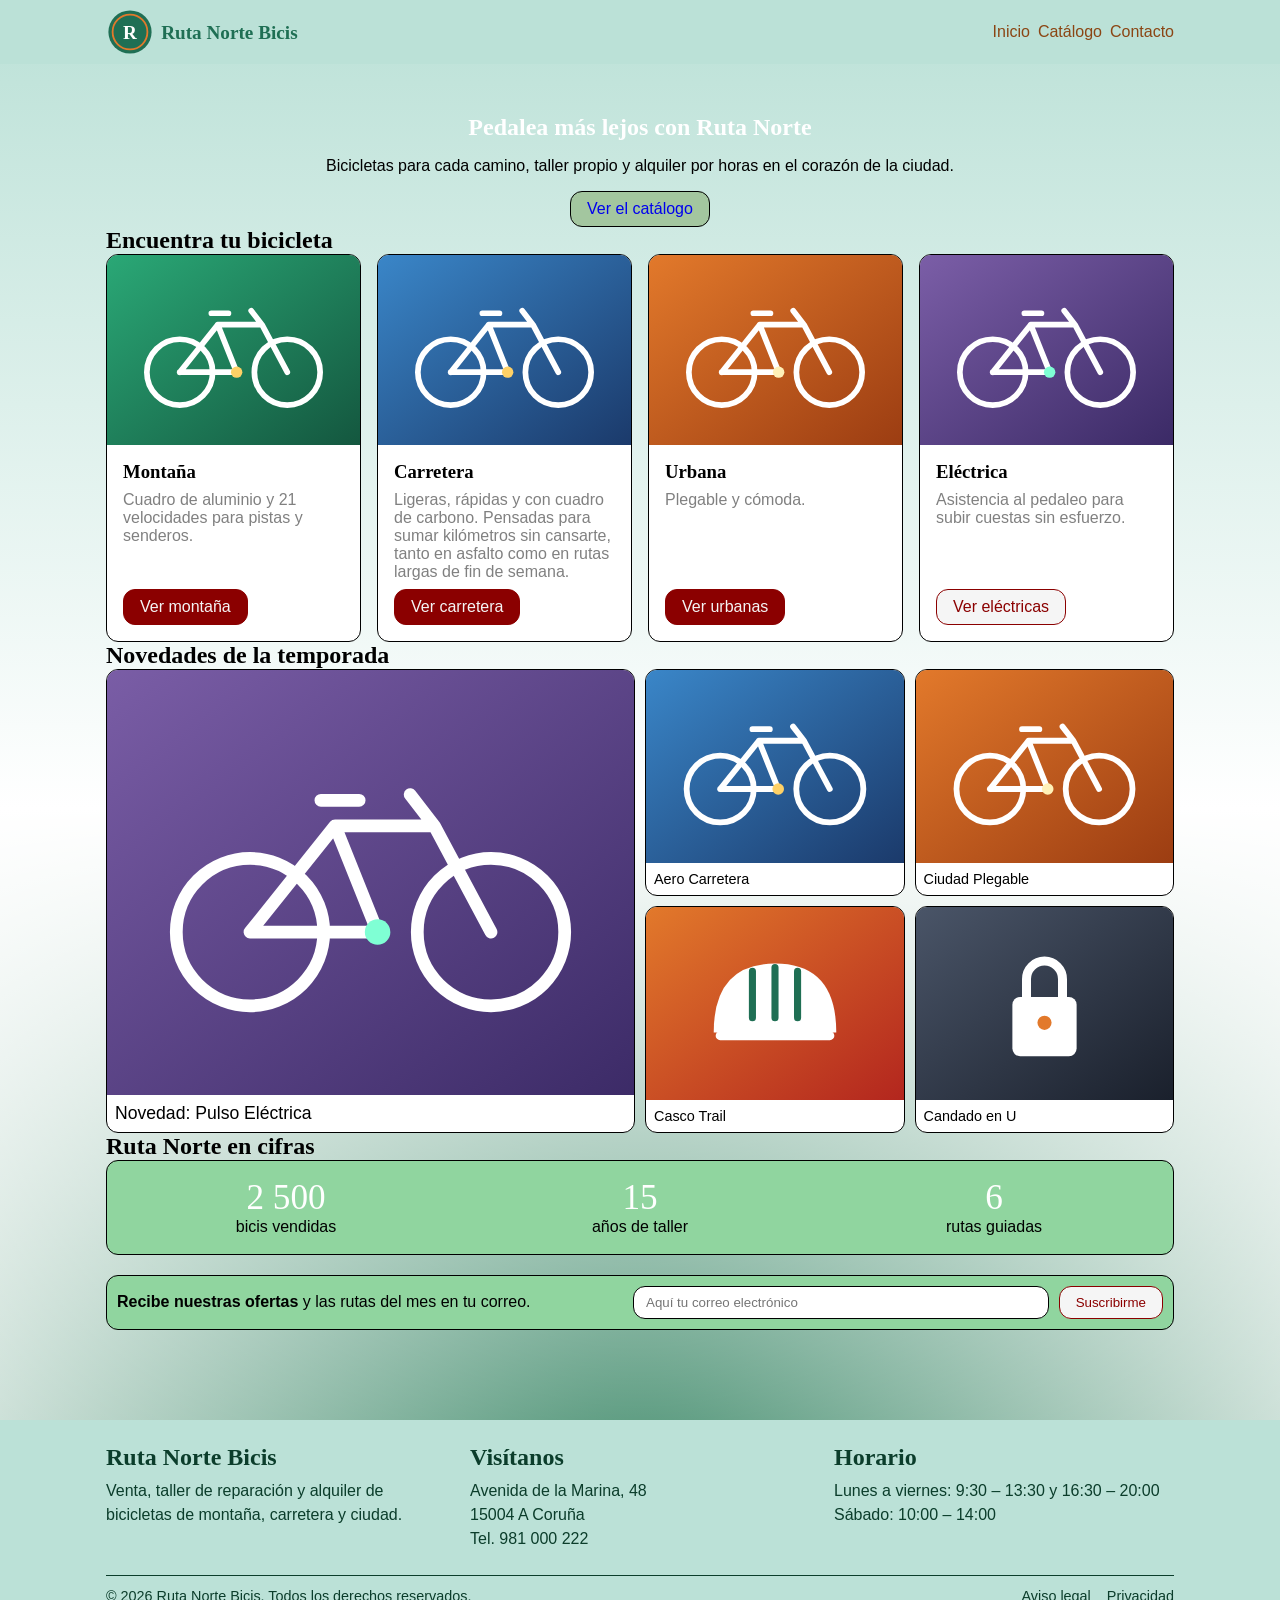
==== Unidad 2/Tarea9/index.html @ f692aefd "ejercicio 9" ====
<!DOCTYPE html>
<html lang="es">

<head>
  <meta charset="UTF-8">
  <meta name="viewport" content="width=device-width, initial-scale=1">
  <title>Tarea 2.7: Web Flex-Grid</title>
  <link rel="stylesheet" href="css/estilos.css">
</head>

<body>
  <header class="cabecera">
    <div class="contenedor cabeceraContenido">
      <a class="cabeceraLogo" href="index.html">
        <img src="img/logo-horizontal.svg" alt="Ruta Norte Bicis, ir al inicio">
      </a>
      <div class="separacion"></div>
      <nav class="menu">
        <ul class="menu-lista">
          <li><a class="menu-enlace" href="">Inicio</a></li>
          <li><a class="menu-enlace" href="">Catálogo</a></li>
          <li><a class="menu-enlace" href="">Contacto</a></li>
        </ul>
      </nav>
    </div>
  </header>

  <main>
    <section class="hero">
      <div class="hero-contenido">
        <h1 class="hero-titulo">Pedalea más lejos con Ruta Norte</h1>
        <p class="hero-texto">Bicicletas para cada camino, taller propio y alquiler por horas en el corazón de la
          ciudad.</p>
        <a class="boton boton-hero" href="paginas/catalogo.html">Ver el catálogo</a>
      </div>
    </section>

    <div class="contenedor">
      <section class="bloque">
        <h2 class="bloque-titulo">Encuentra tu bicicleta</h2>
        <div class="galeria">
          <article class="tarjeta">
            <img class="tarjeta-imagen" src="img/sierra.svg" alt="Bicicleta de montaña Sierra 29">
            <div class="tarjeta-cuerpo">
              <h3 class="tarjeta-titulo">Montaña</h3>
              <p class="tarjeta-texto">Cuadro de aluminio y 21 velocidades para pistas y senderos.</p>
              <a class="boton boton-claro" href="">Ver montaña</a>
            </div>
          </article>
          <article class="tarjeta">
            <img class="tarjeta-imagen" src="img/aero.svg" alt="Bicicleta de carretera Aero">
            <div class="tarjeta-cuerpo">
              <h3 class="tarjeta-titulo">Carretera</h3>
              <p class="tarjeta-texto">Ligeras, rápidas y con cuadro de carbono. Pensadas para sumar kilómetros sin
                cansarte, tanto en asfalto como en rutas largas de fin de semana.</p>
              <a class="boton boton-claro" href="">Ver carretera</a>
            </div>
          </article>
          <article class="tarjeta">
            <img class="tarjeta-imagen" src="img/ciudad.svg" alt="Bicicleta urbana plegable">
            <div class="tarjeta-cuerpo">
              <h3 class="tarjeta-titulo">Urbana</h3>
              <p class="tarjeta-texto">Plegable y cómoda.</p>
              <a class="boton boton-claro" href="">Ver urbanas</a>
            </div>
          </article>
          <article class="tarjeta">
            <img class="tarjeta-imagen" src="img/pulso.svg" alt="Bicicleta eléctrica Pulso">
            <div class="tarjeta-cuerpo">
              <h3 class="tarjeta-titulo">Eléctrica</h3>
              <p class="tarjeta-texto">Asistencia al pedaleo para subir cuestas sin esfuerzo.</p>
              <a class="boton boton-claro" href="#">Ver eléctricas</a>
            </div>
          </article>
        </div>
      </section>

      <section class="bloque">
        <h2 class="bloque-titulo">Novedades de la temporada</h2>
        <div class="destacados">
          <div class="destacado destacado-grande">
            <img src="img/pulso.svg" alt="Bicicleta eléctrica Pulso">
            <p class="destacado-pie">Novedad: Pulso Eléctrica</p>
          </div>
          <div class="destacado">
            <img src="img/aero.svg" alt="Bicicleta de carretera Aero">
            <p class="destacado-pie">Aero Carretera</p>
          </div>
          <div class="destacado">
            <img src="img/ciudad.svg" alt="Bicicleta urbana plegable">
            <p class="destacado-pie">Ciudad Plegable</p>
          </div>
          <div class="destacado">
            <img src="img/trail.svg" alt="Casco Trail">
            <p class="destacado-pie">Casco Trail</p>
          </div>
          <div class="destacado">
            <img src="img/candado.svg" alt="Candado en U">
            <p class="destacado-pie">Candado en U</p>
          </div>
        </div>
      </section>

      <section class="bloque">
        <h2 class="bloque-titulo">Ruta Norte en cifras</h2>
        <div class="cifras">
          <p class="cifra"><span class="cifra-numero">2 500</span> bicis vendidas</p>
          <p class="cifra"><span class="cifra-numero">15</span> años de taller</p>
          <p class="cifra"><span class="cifra-numero">6</span> rutas guiadas</p>
        </div>
      </section>

      <section class="bloque">
        <div class="suscripcion">
          <p class="suscripcion-texto"><strong>Recibe nuestras ofertas</strong> y las rutas del mes en tu correo.</p>
          <form class="suscripcion-formulario" action="">
            <input type="email" id="suscripcion-correo" name="correo" placeholder="Aquí tu correo electrónico">
            <button class="boton boton-claro" type="submit">Suscribirme</button>
          </form>
        </div>
      </section>
    </div>
  </main>

  <footer class="pie">
    <div class="contenedor">
      <div class="pie-columnas">
        <div class="pie-bloque">
          <h2 class="pie-titulo">Ruta Norte Bicis</h2>
          <p class="pie-texto">Venta, taller de reparación y alquiler de bicicletas de montaña, carretera y ciudad.</p>
        </div>
        <div class="pie-bloque">
          <h2 class="pie-titulo">Visítanos</h2>
          <address class="pie-texto">Avenida de la Marina, 48<br>15004 A Coruña<br>Tel. 981 000 222</address>
        </div>
        <div class="pie-bloque horario">
          <h2 class="pie-titulo">Horario</h2>
          <p class="pie-texto">Lunes a viernes: 9:30 – 13:30 y 16:30 – 20:00<br>Sábado: 10:00 – 14:00</p>
        </div>
      </div>
      <div class="pie-barra">
        <p>© 2026 Ruta Norte Bicis. Todos los derechos reservados.</p>
        <ul class="pie-enlaces">
          <li><a href="">Aviso legal</a></li>
          <li><a href="">Privacidad</a></li>
        </ul>
      </div>
    </div>
  </footer>
</body>

</html>
---- Unidad 2/Tarea9/css/estilos.css ----
* {
    box-sizing: border-box;
    margin: 0;
    padding: 0;
}
h1, h2, h3{
    font-family: "Arial Black", serif;
}
p, label, li{
    font-family: "Arial", serif;
}
.contenedor{
    width: 100%;
    max-width: 1100px;
    margin-inline: auto;
    padding-inline: 16px;
}
body{
    display: grid;
    grid-template-columns: minmax(0, 1fr);
    background:
            linear-gradient(to bottom, #BBE1D7, white, transparent),
            radial-gradient(ellipse at bottom, #1B744E, transparent);

}
.separacion{
    flex: 1;
}

.cabeceraContenido, .cabecera-contenido{
    display: flex;
    flex-wrap: wrap;
    align-items: center;
    gap: 8px 16px;
    padding: 8px 16px;

}
.cabeceraLogo img{
    display: block;
    height: 48px;
    width: auto;
    max-width: 100%;
}

.boton-hero{
    background-color: #A3C69F;
}

.menu-lista{
    display: flex;
    flex-direction: row;
    list-style: none;
    gap: 8px;
}
.menu-lista a{
    color: olive;
    text-decoration: none;

}
.menu-lista a:visited{
    color: saddlebrown;
}

main{
    display: flex;
    flex-direction: column;
    margin: 50px;

}
.hero-contenido{
    display: flex;
    flex-direction: column;
    justify-content: center;
    align-items: center;
    gap: 16px;
}
.hero-titulo{
    color: white;

}

.bloque{
    display: flex;
    flex-direction: column;;
}
.galeria{
    display: grid;
    grid-template-columns: repeat(auto-fit, minmax(220px, 1fr));
    gap: 16px;
}
.tarjeta{
    display: flex;
    flex-direction: column;
    background-color: white;
    border-radius: 12px;
    overflow: hidden;
    border: 1px solid black;

}
.tarjeta-imagen{
    display: block;
    width: 100%;
    aspect-ratio: 4 / 3;
    object-fit: cover;
}
.tarjeta-cuerpo{
    display: flex;
    flex-direction: column;
    flex: 1;
    gap: 8px;
    padding: 16px;
}
.tarjeta-texto{
    flex: 1;
}

.boton{
    display: inline-block;
    padding: 8px 16px;
    border: 1px solid black;
    border-radius: 12px;
    text-decoration: none;
    font-family: "Arial", sans-serif;
    cursor: pointer;
}
.boton-claro{
    background-color: white;
    color: #0B3D2B;
    align-self: flex-start;
}

.destacados{
    display: grid;
    grid-template-columns: repeat(4,minmax(0,1fr));
    grid-auto-rows: minmax(120px, 1fr);
    gap: 10px;

}
.destacado-grande{
    grid-column: 1/3;
    grid-row: 1/3;

}
.destacado {
    display: flex;
    flex-direction: column;
    background-color: white;
    border-radius: 12px;
    overflow: hidden;
    border: 1px solid black;

}
.destacado img{
    display: block;
    flex: 1;
    min-height: 0;
    width: 100%;
    object-fit: cover;
}
.destacado-pie{
    padding: 8px;
    font-size: 0.9rem;
}
.destacado-grande .destacado-pie{
    font-size: 1.1rem;
}



.cifras{
    display: flex;
    flex-direction: row;
    flex-wrap: wrap;
    gap: 16px;
    background-color: #90D59F;
    padding: 10px;
    border: 1px solid black;
    border-radius: 12px;
    justify-content: center;
    align-content: center;
}
.cifra{
    display: flex;
    flex-direction: column;
    flex: 1 1 150px;
    align-items: center;
    text-align: center;
    padding: 8px;
}
.cifra-numero{
    font-family: "Arial Black", serif;
    font-size: 2.2rem;
    line-height: 1.1;
    color: white;
}
.suscripcion{
    display: flex;
    flex-direction: row;
    flex-wrap: wrap;
    gap: 16px;
    background-color: #90D59F;
    padding: 10px;
    border: 1px solid black;
    border-radius: 12px;
    justify-content: space-around;
    align-content: center;
    margin-top: 20px;

}
.suscripcion-texto{
    flex: 1 1 250px;
    align-self: center;
}
.suscripcion-formulario{
    display: flex;
    flex-direction: row;
    flex-wrap: wrap;
    align-items: center;
    flex: 1 1 280px;
    gap: 10px;
}
.suscripcion-formulario input{
    flex: 1 1 200px;
    min-width: 0;
    padding: 8px 12px;
    border: 1px solid black;
    border-radius: 12px;
    font-family: "Arial", sans-serif;
}

.pie{
    background-color: #BBE1D7;
    margin-top: 40px;
    padding: 24px 0 12px;
}
.pie-titulo{
    color: #0B3D2B;
    margin-bottom: 8px;
}
.pie-texto{
    color: #0B3D2B;
    font-style: normal;
    font-family: "Arial", sans-serif;
    line-height: 1.5;
}
.pie-columnas{
    display: grid;
    grid-template-columns: repeat(auto-fit, minmax(220px, 1fr));
    gap: 24px;
}
.pie-bloque{
    display: flex;
    flex-direction: column;

}
.pie-barra{
    display: flex;
    flex-direction: row;
    flex-wrap: wrap;
    align-items: center;
    justify-content: space-between;
    gap: 8px 24px;
    margin-top: 24px;
    padding-top: 12px;
    border-top: 1px solid #0B3D2B;
    color: #0B3D2B;
    font-size: 0.9rem;
}
.pie-enlaces{
    display: flex;
    flex-direction: row;
    flex-wrap: wrap;
    gap: 16px;
    list-style: none;
}
.pie-enlaces a{
    color: #0B3D2B;
}

/*Estilos catalogo*/

.cabecera{
    background-color: #BBE1D7;

}
.pagina-listado{
    display: grid;
    grid-template-columns: 250px 1fr;
    grid-template-rows:auto auto;
    grid-template-areas: 
    "titulo titulo"
    "filtro listado"
    ". paginacion";
    align-items: start;
    gap: 12px;

}
.bloque-titulo{
    grid-area: titulo;
}
.listado{
    grid-area: listado;
    
}
.paginacion{
    grid-area: paginacion;
    display: flex;
    justify-content: center;
    margin-top: 10px;
    
}
.panel{
    grid-area: filtro;
    border: 2px solid #1B744E;
    align-self: start;
    padding: 16px;
    border-radius: 12px;
}
.productos{
    display: grid;
    grid-template-columns: repeat(3, 220px);
    gap:16px;
}
.paginacion-lista{
    display: flex;
    flex-direction: row;
    list-style: none;
    gap: 0 12px;
}
.filtros-form{
    display: flex;
    flex-direction: column;
}
.filtros-grupo{
    display: flex;
    flex-direction: column;
    gap: 8px;

}
.paginacion-lista .boton, .filtros-form .boton{
    background-color: darkred;
    color: whitesmoke;
    align-self: flex-start;
    margin-top: 8px;
}
.boton-claro{
    background-color: whitesmoke;
    color: darkred;
    border-color: darkred;

}
.boton-claro:visited{
    background-color: darkred;
    color: whitesmoke;
}

.etiquetas{
    display: flex;
    flex-direction: row;
    gap: 0 10px;
    list-style: none;

}
.etiqueta{
    background-color: #1B744E;
    color: #BBE1D7;
    padding: 5px;
    border-radius: 20px;
}
.tarjeta-precio{
    font-weight: bolder;
    font-size: 30px;
    color: darkred;
}

.tarjeta-texto{
    color: gray;
}

/*Estilos contacto*/

.contenedor-contacto{
    display: flex;
    flex-direction: column;
}

.contacto{
    display: grid;
    grid-template-columns: 1fr 250px;
}
.formulario{
    display: grid;
    grid-template-columns: 1fr 1fr;
}
.campo-completo{
    grid-column: 1/-1;

}

.campo {
    display: flex;
}

.formulario-acciones{
    display: flex;
}
.lateral{
    display: flex;
}
.datos{
    display: grid;
}
.horario-contacto{}
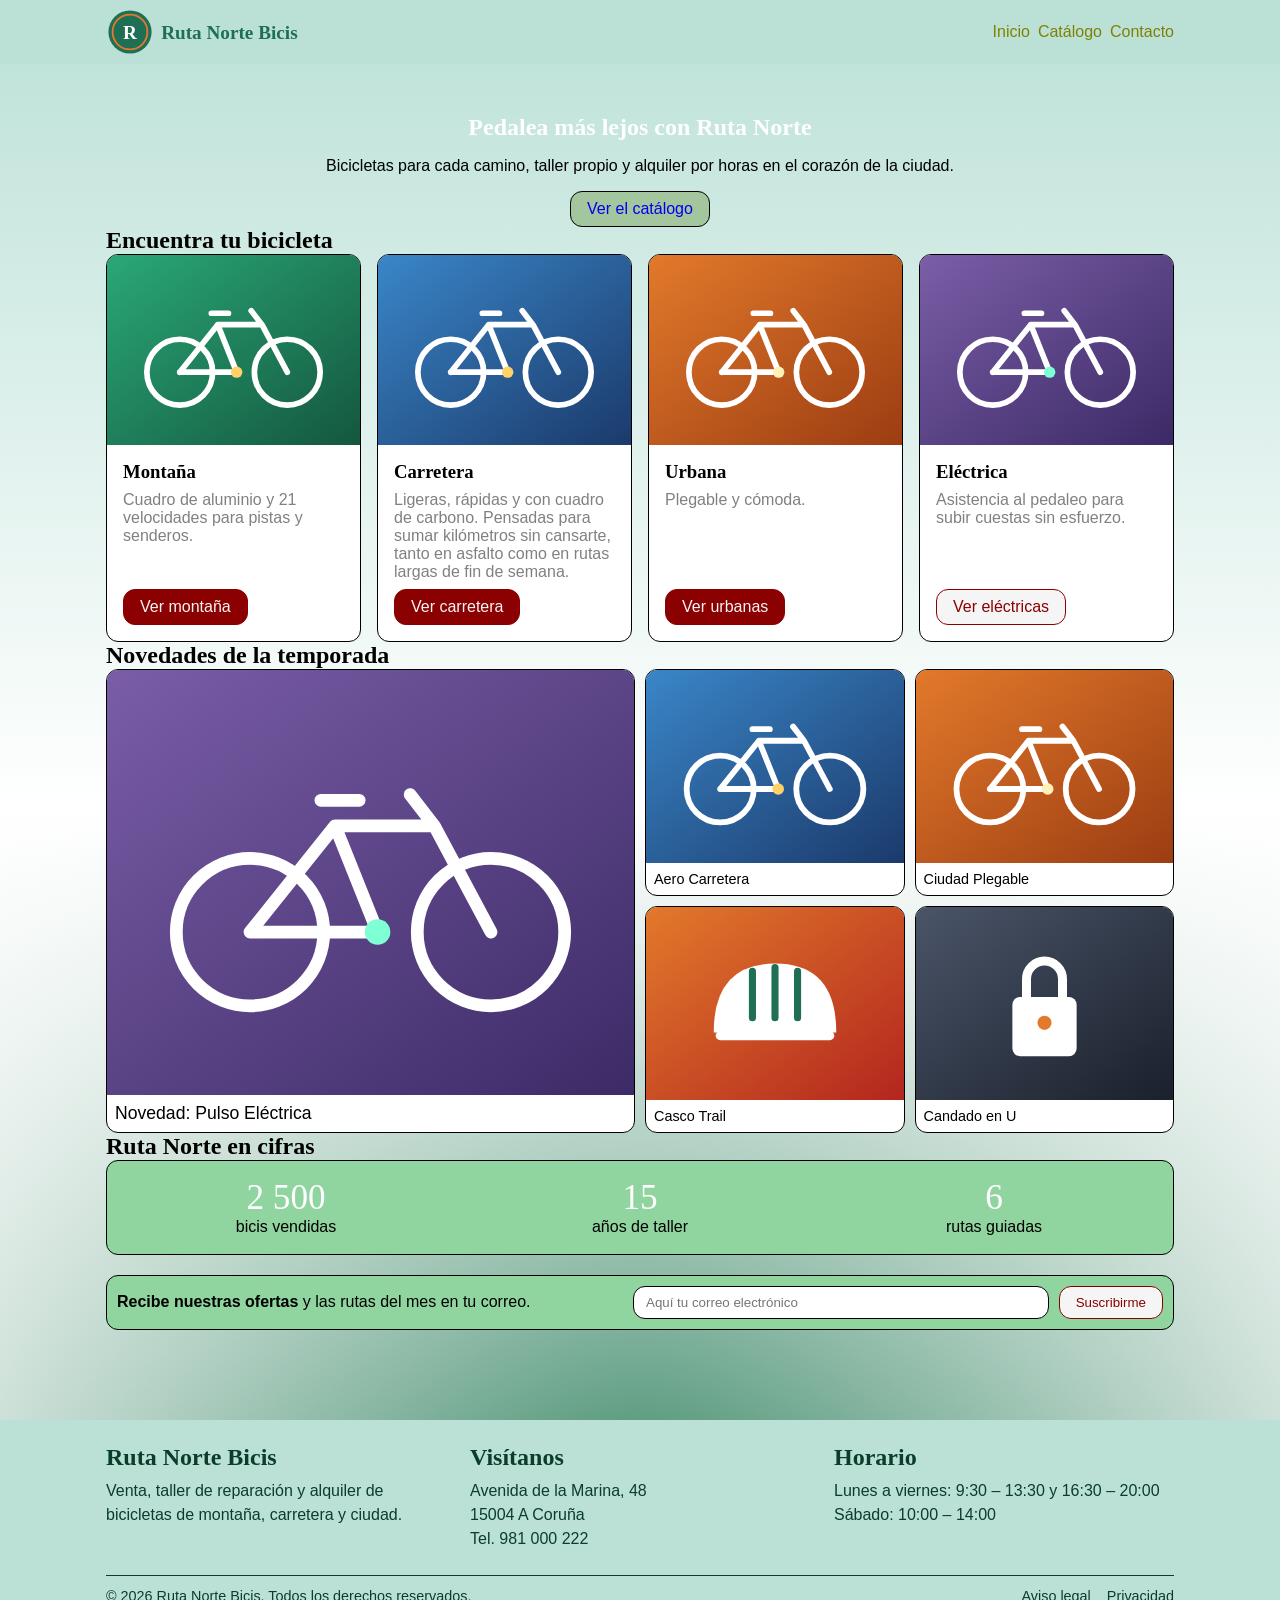
==== commit a8e5c7dd: "ejercicio 10" ====
--- a/Unidad 2/Tarea9/index.html
+++ b/Unidad 2/Tarea9/index.html
@@ -17,9 +17,9 @@
       <div class="separacion"></div>
       <nav class="menu">
         <ul class="menu-lista">
-          <li><a class="menu-enlace" href="">Inicio</a></li>
-          <li><a class="menu-enlace" href="">Catálogo</a></li>
-          <li><a class="menu-enlace" href="">Contacto</a></li>
+          <li><a class="menu-enlace" href="index.html">Inicio</a></li>
+          <li><a class="menu-enlace" href="./paginas/catalogo.html">Catálogo</a></li>
+          <li><a class="menu-enlace" href="./paginas/contacto.html">Contacto</a></li>
         </ul>
       </nav>
     </div>
--- a/Unidad 2/Tarea9/css/estilos.css
+++ b/Unidad 2/Tarea9/css/estilos.css
@@ -337,7 +337,7 @@
     gap: 8px;
 
 }
-.paginacion-lista .boton, .filtros-form .boton{
+.paginacion-lista .boton, .filtros-form .boton, .formulario-acciones .boton{
     background-color: darkred;
     color: whitesmoke;
     align-self: flex-start;
@@ -384,32 +384,96 @@
     flex-direction: column;
 }
 
+.titulo-pagina{
+    border-bottom: 1px solid black;
+}
+
+.titulo-pagina p{
+    margin-bottom: 10px;
+}
+
 .contacto{
-    display: grid;
-    grid-template-columns: 1fr 250px;
+    margin-top: 10px;
+    display: grid;
+    grid-template-columns: 2fr 1fr;
+    gap: 30px;
+
+
 }
 .formulario{
     display: grid;
     grid-template-columns: 1fr 1fr;
-}
+    gap: 16px 16px;
+
+}
+
 .campo-completo{
     grid-column: 1/-1;
 
+
 }
 
 .campo {
     display: flex;
-}
+    flex-direction: column;
+    gap: 6px;
+}
+
+.formulario input,
+.formulario select,
+.formulario textarea{
+    padding: 10px 14px;
+    border: 1px solid black;
+    font-family: "Arial", sans-serif;
+    font-size: 1rem;
+    border-radius: 20px;
+    width: 100%;
+}
+
 
 .formulario-acciones{
     display: flex;
-}
-.lateral{
-    display: flex;
-}
+    flex-direction: row;
+    gap: 10px;
+}
+.contacto .lateral{
+    display: flex;
+    flex-direction: column;
+    gap: 16px;
+}
+
+.lateral .panel{
+    align-self: stretch;
+}
+
 .datos{
     display: grid;
-}
-.horario-contacto{}
-
-
+    list-style: none;
+    grid-template-columns: auto 1fr;
+    grid-template-rows: repeat(3, auto);
+    gap: 5px 10px;
+    align-items: center;
+    margin-top: 8px;
+}
+
+.horario-contacto {
+    display: grid;
+    grid-template-columns: auto 1fr;
+    grid-template-rows: repeat(3, auto);
+    gap: 5px 16px;
+    margin-top: 8px;
+}
+.horario-contacto dt{
+    font-weight: bold;
+    font-family: "Arial", sans-serif;
+}
+.horario-contacto dd{
+    font-family: "Arial", sans-serif;
+}
+.mapa{
+    width: 100%;
+    height: 220px;
+    border: 2px solid #1B744E;
+    border-radius: 12px;
+}
+
